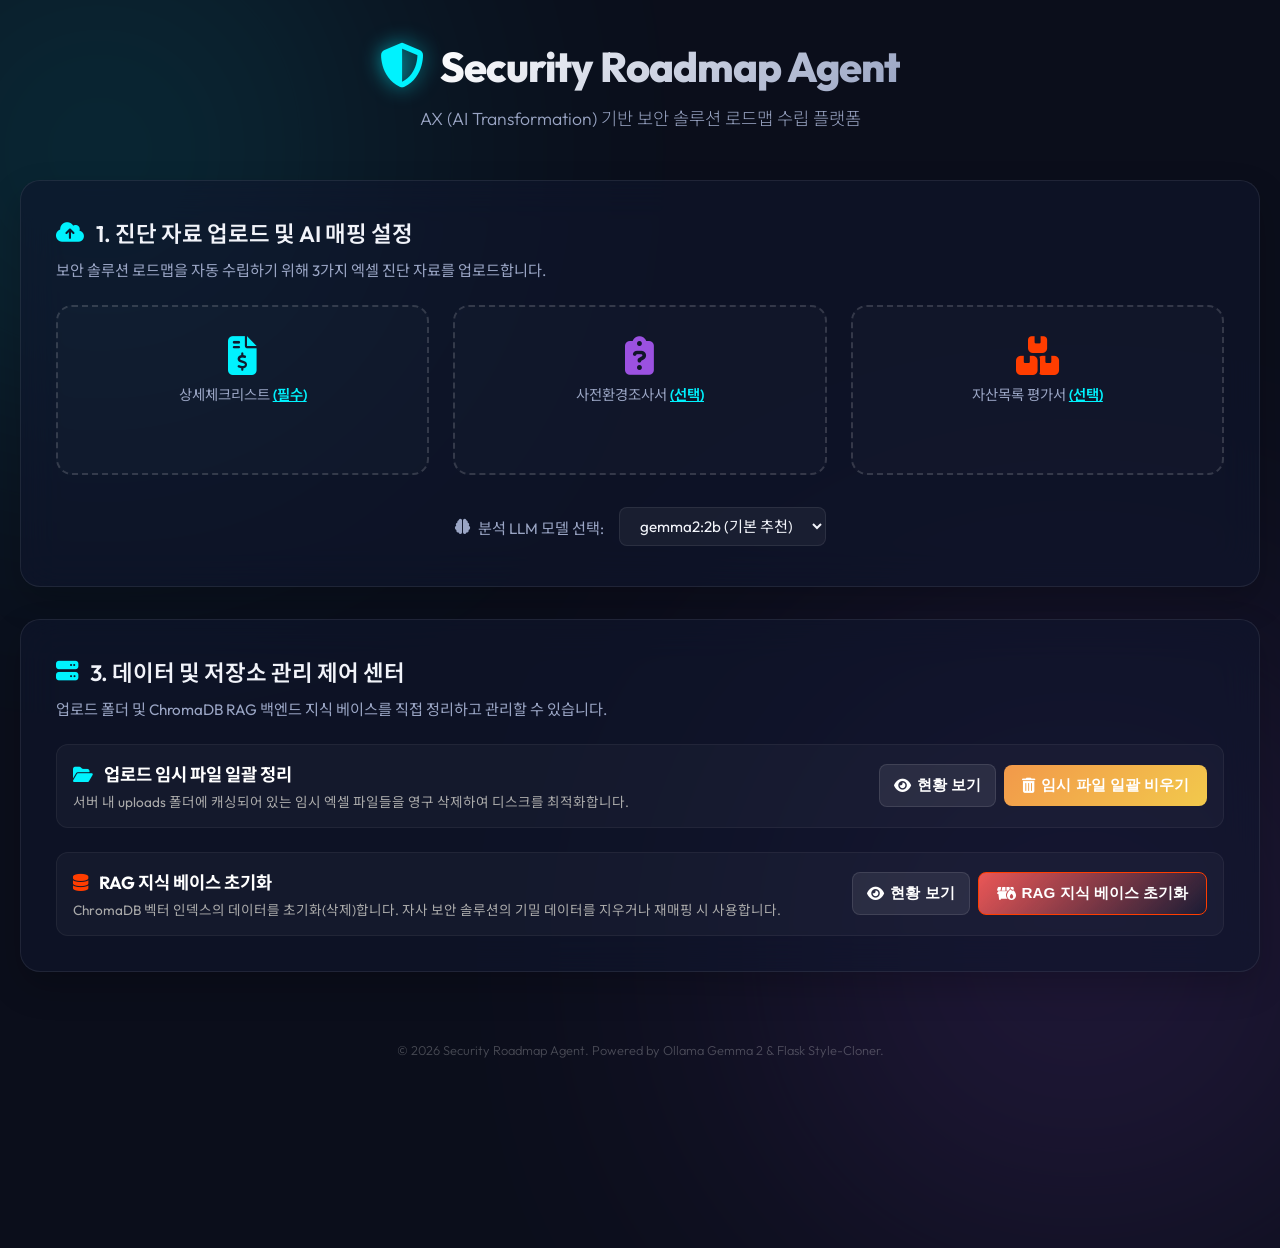
==== templates/index.html @ 215d1142 "feat: AX 보안 로드맵 자동 수립 에이전트 개발 완료 및 종합 결과 보고서 추가 (민감정보 마스킹 완료)" ====
<!DOCTYPE html>
<html lang="ko">
<head>
    <meta charset="UTF-8">
    <meta name="viewport" content="width=device-width, initial-scale=1.0">
    <title>보안 로드맵 수립 에이전트 (AX 솔루션)</title>
    <!-- Google Fonts -->
    <link href="https://fonts.googleapis.com/css2?family=Outfit:wght@300;400;600;800&family=Noto+Sans+KR:wght@300;400;700&display=swap" rel="stylesheet">
    <!-- FontAwesome for Icons -->
    <link rel="stylesheet" href="https://cdnjs.cloudflare.com/ajax/libs/font-awesome/6.4.0/css/all.min.css">
    <!-- Premium stylesheet link -->
    <link rel="stylesheet" href="/static/css/style.css">
</head>
<body>
    <!-- Background Aura Elements -->
    <div class="aura aura-blue"></div>
    <div class="aura aura-purple"></div>

    <div class="container">
        <!-- Header -->
        <header class="app-header">
            <div class="logo">
                <i class="fa-solid fa-shield-halved glow-icon"></i>
                <h1>Security Roadmap Agent</h1>
            </div>
            <p class="subtitle">AX (AI Transformation) 기반 보안 솔루션 로드맵 수립 플랫폼</p>
        </header>

        <!-- Main Card Section -->
        <main class="main-content">
            <!-- 1. Upload Card -->
            <section class="card upload-card glass">
                <h2><i class="fa-solid fa-cloud-arrow-up card-icon"></i>1. 진단 자료 업로드 및 AI 매핑 설정</h2>
                <p class="card-desc">보안 솔루션 로드맵을 자동 수립하기 위해 3가지 엑셀 진단 자료를 업로드합니다.</p>
                
                <div class="upload-grid" style="display: grid; grid-template-columns: repeat(auto-fit, minmax(280px, 1fr)); gap: 1.5rem; margin-top: 1rem; margin-bottom: 2rem;">
                    <!-- 1. 내부보안점검 상세체크리스트 -->
                    <div class="dropzone" id="dropzone" style="padding: 30px 15px; min-height: 170px;">
                        <input type="file" id="file-input" accept=".xlsx" style="display: none;">
                        <i class="fa-solid fa-file-invoice-dollar cloud-icon" style="font-size: 2.4rem; color: var(--accent-blue); margin-bottom: 8px;"></i>
                        <p class="dropzone-text" style="font-size: 0.9rem; margin: 0;">상세체크리스트 <span>(필수)</span></p>
                        <p class="file-info" id="file-info" style="font-size: 0.78rem; margin-top: 10px; word-break: break-all;"></p>
                    </div>

                    <!-- 2. 사전환경조사서 -->
                    <div class="dropzone dropzone-purple" id="dropzone-env" style="padding: 30px 15px; min-height: 170px;">
                        <input type="file" id="file-input-env" accept=".xlsx" style="display: none;">
                        <i class="fa-solid fa-clipboard-question cloud-icon" style="font-size: 2.4rem; color: var(--accent-purple); margin-bottom: 8px;"></i>
                        <p class="dropzone-text" style="font-size: 0.9rem; margin: 0;">사전환경조사서 <span>(선택)</span></p>
                        <p class="file-info" id="file-info-env" style="font-size: 0.78rem; margin-top: 10px; color: var(--accent-purple); word-break: break-all;"></p>
                    </div>

                    <!-- 3. 자산목록 및 중요도 평가서 -->
                    <div class="dropzone dropzone-red" id="dropzone-asset" style="padding: 30px 15px; min-height: 170px;">
                        <input type="file" id="file-input-asset" accept=".xlsx" style="display: none;">
                        <i class="fa-solid fa-boxes-stacked cloud-icon" style="font-size: 2.4rem; color: var(--accent-red); margin-bottom: 8px;"></i>
                        <p class="dropzone-text" style="font-size: 0.9rem; margin: 0;">자산목록 평가서 <span>(선택)</span></p>
                        <p class="file-info" id="file-info-asset" style="font-size: 0.78rem; margin-top: 10px; color: var(--accent-red); word-break: break-all;"></p>
                    </div>
                </div>

                <div class="model-select-container">
                    <label for="model-select"><i class="fa-solid fa-brain"></i> 분석 LLM 모델 선택:</label>
                    <select id="model-select" class="model-select">
                        <option value="gemma2:2b" selected>gemma2:2b (기본 추천)</option>
                        <option value="llama3.2:3b">llama3.2:3b</option>
                        <option value="gemma4:e4b">gemma4:e4b</option>
                    </select>
                </div>

                <div class="action-bar" id="upload-actions" style="display: none;">
                    <button class="btn btn-primary" id="btn-map-start">
                        <i class="fa-solid fa-microchip"></i> AI 매핑 및 스케줄링 기동
                    </button>
                </div>
            </section>
            
            <!-- 3. Storage and RAG Database Management (Premium Glassmorphism Card) -->
            <section class="card management-card glass" style="margin-top: 2rem;">
                <h2><i class="fa-solid fa-server card-icon"></i>3. 데이터 및 저장소 관리 제어 센터</h2>
                <p class="card-desc">업로드 폴더 및 ChromaDB RAG 백엔드 지식 베이스를 직접 정리하고 관리할 수 있습니다.</p>
                <div class="management-grid" style="display: flex; flex-direction: column; gap: 1.5rem; margin-top: 1.5rem;">
                    <div class="mgmt-item-container" style="background: rgba(255, 255, 255, 0.03); border-radius: 12px; border: 1px solid rgba(255, 255, 255, 0.05); padding: 1rem;">
                        <div class="mgmt-item" style="display: flex; justify-content: space-between; align-items: center; gap: 1rem;">
                            <div class="mgmt-info" style="flex: 1;">
                                <h3 style="font-size: 1.1rem; color: #fff; margin-bottom: 0.3rem;"><i class="fa-solid fa-folder-open" style="color: var(--accent-blue); margin-right: 0.5rem;"></i> 업로드 임시 파일 일괄 정리</h3>
                                <p style="font-size: 0.85rem; color: #aaa; margin: 0;">서버 내 uploads 폴더에 캐싱되어 있는 임시 엑셀 파일들을 영구 삭제하여 디스크를 최적화합니다.</p>
                            </div>
                            <div style="display: flex; gap: 8px; align-items: center;">
                                <button class="btn" id="btn-view-uploads" style="background: rgba(255,255,255,0.08); color: #fff; border: 1px solid rgba(255,255,255,0.1); padding: 10px 14px; border-radius: 8px; cursor: pointer; display: flex; align-items: center; gap: 6px; font-weight: 600;">
                                    <i class="fa-solid fa-eye"></i> 현황 보기
                                </button>
                                <button class="btn btn-warning" id="btn-clear-uploads" style="background: linear-gradient(135deg, #f2994a, #f2c94c); color: #fff; border: none; padding: 10px 18px; border-radius: 8px; cursor: pointer; display: flex; align-items: center; gap: 6px; font-weight: 600;">
                                    <i class="fa-solid fa-trash-can"></i> 임시 파일 일괄 비우기
                                </button>
                            </div>
                        </div>
                        
                        <!-- 업로드 파일 목록 표시 패널 -->
                        <div class="mgmt-sub-panel" id="uploads-list-panel" style="margin-top: 1rem; padding: 1rem; background: rgba(0,0,0,0.25); border-radius: 8px; border: 1px solid rgba(255,255,255,0.05); display: none;">
                            <h4 style="margin: 0 0 0.8rem 0; color: #fff; font-size: 0.95rem; display: flex; justify-content: space-between; align-items: center;">
                                <span><i class="fa-solid fa-list-check" style="color: var(--accent-blue); margin-right: 6px;"></i> 보관 중인 임시 파일 목록</span>
                                <span style="font-size: 0.8rem; color: #888;" id="uploads-count-text">0개 파일</span>
                            </h4>
                            <div style="max-height: 180px; overflow-y: auto; border-radius: 6px;">
                                <table style="width: 100%; border-collapse: collapse; font-size: 0.8rem; text-align: left;">
                                    <thead>
                                        <tr style="border-bottom: 2px solid rgba(255,255,255,0.1); color: #ddd; background: rgba(255,255,255,0.02);">
                                            <th style="padding: 8px;">파일명</th>
                                            <th style="padding: 8px;">크기 (Bytes)</th>
                                            <th style="padding: 8px;">업로드 일시</th>
                                        </tr>
                                    </thead>
                                    <tbody id="uploads-list-tbody" style="color: #bbb;">
                                        <tr>
                                            <td colspan="3" style="padding: 12px; text-align: center; color: #666;">데이터를 불러오는 중입니다...</td>
                                        </tr>
                                    </tbody>
                                </table>
                            </div>
                        </div>
                    </div>
                    
                    <div class="mgmt-item-container" style="background: rgba(255, 255, 255, 0.03); border-radius: 12px; border: 1px solid rgba(255, 255, 255, 0.05); padding: 1rem;">
                        <div class="mgmt-item" style="display: flex; justify-content: space-between; align-items: center; gap: 1rem;">
                            <div class="mgmt-info" style="flex: 1;">
                                <h3 style="font-size: 1.1rem; color: #fff; margin-bottom: 0.3rem;"><i class="fa-solid fa-database" style="color: var(--accent-red); margin-right: 0.5rem;"></i> RAG 지식 베이스 초기화</h3>
                                <p style="font-size: 0.85rem; color: #aaa; margin: 0;">ChromaDB 벡터 인덱스의 데이터를 초기화(삭제)합니다. 자사 보안 솔루션의 기밀 데이터를 지우거나 재매핑 시 사용합니다.</p>
                            </div>
                            <div style="display: flex; gap: 8px; align-items: center;">
                                <button class="btn" id="btn-view-rag" style="background: rgba(255,255,255,0.08); color: #fff; border: 1px solid rgba(255,255,255,0.1); padding: 10px 14px; border-radius: 8px; cursor: pointer; display: flex; align-items: center; gap: 6px; font-weight: 600;">
                                    <i class="fa-solid fa-eye"></i> 현황 보기
                                </button>
                                <button class="btn btn-danger" id="btn-clear-rag" style="background: linear-gradient(135deg, #eb5757, #00000000); color: #fff; border: 1px solid var(--accent-red); padding: 10px 18px; border-radius: 8px; cursor: pointer; display: flex; align-items: center; gap: 6px; font-weight: 600;">
                                    <i class="fa-solid fa-dumpster-fire"></i> RAG 지식 베이스 초기화
                                </button>
                            </div>
                        </div>
                        
                        <!-- RAG 데이터 목록 표시 패널 -->
                        <div class="mgmt-sub-panel" id="rag-list-panel" style="margin-top: 1rem; padding: 1rem; background: rgba(0,0,0,0.25); border-radius: 8px; border: 1px solid rgba(255,255,255,0.05); display: none;">
                            <h4 style="margin: 0 0 0.8rem 0; color: #fff; font-size: 0.95rem; display: flex; justify-content: space-between; align-items: center;">
                                <span><i class="fa-solid fa-database" style="color: var(--accent-red); margin-right: 6px;"></i> RAG DB 구축 솔루션 현황</span>
                                <span style="font-size: 0.85rem; color: var(--accent-blue); background: rgba(0,180,255,0.15); padding: 2px 8px; border-radius: 20px; font-weight: 600;" id="rag-count-badge">0건</span>
                            </h4>
                            <div style="max-height: 250px; overflow-y: auto; border-radius: 6px;">
                                <table style="width: 100%; border-collapse: collapse; font-size: 0.8rem; text-align: left;">
                                    <thead>
                                        <tr style="border-bottom: 2px solid rgba(255,255,255,0.1); color: #ddd; background: rgba(255,255,255,0.02); position: sticky; top: 0;">
                                            <th style="padding: 8px; width: 60px;">ID</th>
                                            <th style="padding: 8px; width: 100px;">보안영역</th>
                                            <th style="padding: 8px; width: 120px;">솔루션구분</th>
                                            <th style="padding: 8px; width: 100px;">제조사</th>
                                            <th style="padding: 8px; width: 120px;">제품명</th>
                                            <th style="padding: 8px;">제품 기능 설명</th>
                                        </tr>
                                    </thead>
                                    <tbody id="rag-list-tbody" style="color: #bbb;">
                                        <tr>
                                            <td colspan="6" style="padding: 12px; text-align: center; color: #666;">데이터를 불러오는 중입니다...</td>
                                        </tr>
                                    </tbody>
                                </table>
                            </div>
                        </div>
                    </div>
                </div>
            </section>

            <!-- Loading Indicator -->
            <div class="loading-overlay" id="loading-overlay" style="display: none;">
                <div class="spinner-container">
                    <div class="spinner"></div>
                    <p id="loading-text">로컬 Gemma 2 LLM 엔진 분석 및 자사 솔루션 RAG 탐색 중...</p>
                    <div class="progress-bar-container">
                        <div class="progress-bar" id="progress-bar"></div>
                    </div>
                </div>
            </div>

            <!-- 2. Result Table Card -->
            <section class="card result-card glass" id="result-card" style="display: none;">
                <div class="card-header-flex">
                    <h2><i class="fa-solid fa-chart-line card-icon"></i>2. 정보보안컨설팅 매핑 결과 종합 보고</h2>
                    <button class="btn btn-success" id="btn-export">
                        <i class="fa-solid fa-file-arrow-down"></i> 최종 엑셀 로드맵 추출
                    </button>
                </div>
                <div class="company-badge-container">
                    <span class="badge label-badge">대상 기업명</span>
                    <span class="badge val-badge" id="company-name">KG제로인</span>
                </div>

                <div class="table-container">
                    <table id="result-table">
                        <thead>
                            <tr>
                                <th>No.</th>
                                <th>점검 항목명</th>
                                <th>운영 실태 및 결함 사항</th>
                                <th>추천 보안 솔루션 (제조사)</th>
                                <th>법적 요구사항</th>
                                <th>시급성</th>
                                <th>위험도</th>
                                <th>예상 예산</th>
                                <th>로드맵 연도</th>
                                <th style="width: 110px;">액션</th>
                            </tr>
                        </thead>
                        <tbody id="result-tbody">
                            <!-- JS를 통해 동적 데이터 렌더링 -->
                        </tbody>
                    </table>
                </div>
            </section>
        </main>

        <!-- Footer -->
        <footer class="app-footer">
            <p>&copy; 2026 Security Roadmap Agent. Powered by Ollama Gemma 2 & Flask Style-Cloner.</p>
        </footer>
    </div>

    <!-- 팝업 모달 추가 (상세 전체보기) -->
    <div class="modal" id="text-modal">
        <div class="modal-content">
            <div class="modal-header">
                <h3><i class="fa-solid fa-file-lines" style="color: var(--accent-blue);"></i> 운영 실태 및 결함 사항 전체보기</h3>
                <button class="modal-close" id="modal-close-btn">&times;</button>
            </div>
            <div class="modal-body">
                <div class="section-title">점검 항목명</div>
                <div class="text-block" id="modal-item-name" style="font-weight: 700; color: var(--accent-blue); padding: 8px 12px; font-size: 1rem; border-left: 3px solid var(--accent-blue);"></div>
                
                <div class="section-title">[현황] 운영 실태 및 증적</div>
                <div class="text-block" id="modal-current-status"></div>
                
                <div class="section-title">[개선] 개선 방안</div>
                <div class="text-block" id="modal-improvement" style="color: var(--accent-red); font-weight: 500; border-left: 3px solid var(--accent-red);"></div>
            </div>
        </div>
    </div>

    <!-- JS Scripts -->
    <script src="/static/js/app.js"></script>
</body>
</html>
---- static/css/style.css ----
/* Premium Design Style: Dark Cyberpunk Glassmorphism Theme */

:root {
    --bg-color: #0b0e1b;
    --card-bg: rgba(16, 22, 46, 0.6);
    --border-color: rgba(255, 255, 255, 0.08);
    --text-primary: #f1f3f9;
    --text-secondary: #9aa5c4;
    
    /* Neon Accents */
    --accent-blue: #00f2fe;
    --accent-purple: #9b51e0;
    --accent-green: #00e676;
    --accent-red: #ff3d00;
    --glow-shadow: 0 0 20px rgba(0, 242, 254, 0.35);
}

* {
    margin: 0;
    padding: 0;
    box-sizing: border-box;
}

body {
    background-color: var(--bg-color);
    color: var(--text-primary);
    font-family: 'Outfit', 'Noto Sans KR', sans-serif;
    min-height: 100vh;
    overflow-x: hidden;
    position: relative;
}

/* Background Aura Objects */
.aura {
    position: absolute;
    border-radius: 50%;
    filter: blur(160px);
    z-index: -1;
    opacity: 0.18;
    pointer-events: none;
}

.aura-blue {
    width: 500px;
    height: 500px;
    background: var(--accent-blue);
    top: -100px;
    left: -150px;
}

.aura-purple {
    width: 600px;
    height: 600px;
    background: var(--accent-purple);
    bottom: -150px;
    right: -100px;
}

/* Container */
.container {
    max-width: 1280px;
    margin: 0 auto;
    padding: 40px 20px;
    display: flex;
    flex-direction: column;
    min-height: 100vh;
}

/* Header */
.app-header {
    text-align: center;
    margin-bottom: 50px;
}

.logo {
    display: inline-flex;
    align-items: center;
    gap: 15px;
    margin-bottom: 12px;
}

.logo h1 {
    font-size: 2.6rem;
    font-weight: 800;
    letter-spacing: -1px;
    background: linear-gradient(135deg, #ffffff 0%, var(--text-secondary) 100%);
    -webkit-background-clip: text;
    -webkit-text-fill-color: transparent;
}

.glow-icon {
    font-size: 2.8rem;
    color: var(--accent-blue);
    filter: drop-shadow(0 0 10px rgba(0, 242, 254, 0.6));
}

.subtitle {
    font-size: 1.1rem;
    color: var(--text-secondary);
    font-weight: 300;
}

/* Cards (Glassmorphism) */
.glass {
    background: var(--card-bg);
    backdrop-filter: blur(20px);
    -webkit-backdrop-filter: blur(20px);
    border: 1px solid var(--border-color);
    border-radius: 20px;
    box-shadow: 0 15px 35px rgba(0, 0, 0, 0.2);
}

.card {
    padding: 35px;
    margin-bottom: 30px;
    transition: transform 0.3s ease, box-shadow 0.3s ease;
}

.card h2 {
    font-size: 1.4rem;
    font-weight: 600;
    margin-bottom: 10px;
    display: flex;
    align-items: center;
    gap: 12px;
}

.card-icon {
    color: var(--accent-blue);
}

.card-desc {
    color: var(--text-secondary);
    font-size: 0.95rem;
    margin-bottom: 25px;
}

/* Dropzone styling */
.dropzone {
    border: 2px dashed rgba(255, 255, 255, 0.15);
    border-radius: 16px;
    padding: 50px 20px;
    text-align: center;
    cursor: pointer;
    background: rgba(255, 255, 255, 0.02);
    transition: all 0.3s cubic-bezier(0.4, 0, 0.2, 1);
}

.dropzone:hover, .dropzone.dragover {
    border-color: var(--accent-blue);
    background: rgba(0, 242, 254, 0.04);
    box-shadow: inset 0 0 20px rgba(0, 242, 254, 0.05);
}

.cloud-icon {
    font-size: 3.5rem;
    color: var(--text-secondary);
    margin-bottom: 15px;
    transition: transform 0.3s ease, color 0.3s ease;
}

.dropzone:hover .cloud-icon {
    transform: translateY(-5px);
    color: var(--accent-blue);
}

.dropzone-text {
    font-size: 1.05rem;
    color: var(--text-secondary);
}

.dropzone-text span {
    color: var(--accent-blue);
    font-weight: 600;
    text-decoration: underline;
}

.file-info {
    margin-top: 15px;
    color: var(--accent-green);
    font-weight: 600;
    font-size: 0.95rem;
}

/* Buttons */
.btn {
    display: inline-flex;
    align-items: center;
    gap: 8px;
    padding: 12px 28px;
    border-radius: 10px;
    border: none;
    font-size: 0.95rem;
    font-weight: 600;
    cursor: pointer;
    transition: all 0.25s ease;
}

.btn-primary {
    background: linear-gradient(135deg, #00f2fe 0%, #4facfe 100%);
    color: #031b33;
}

.btn-primary:hover {
    box-shadow: var(--glow-shadow);
    transform: translateY(-2px);
}

.btn-success {
    background: linear-gradient(135deg, #00e676 0%, #00b0ff 100%);
    color: #031b33;
}

.btn-success:hover {
    box-shadow: 0 0 20px rgba(0, 230, 118, 0.4);
    transform: translateY(-2px);
}

.action-bar {
    margin-top: 25px;
    text-align: right;
}

/* Loading Overlay */
.loading-overlay {
    background: rgba(11, 14, 27, 0.85);
    backdrop-filter: blur(10px);
    border-radius: 20px;
    padding: 40px;
    text-align: center;
    margin-bottom: 30px;
    border: 1px solid var(--border-color);
}

.spinner-container {
    display: flex;
    flex-direction: column;
    align-items: center;
    gap: 20px;
}

.spinner {
    width: 50px;
    height: 50px;
    border: 3px solid rgba(0, 242, 254, 0.1);
    border-top: 3px solid var(--accent-blue);
    border-radius: 50%;
    animation: spin 1s linear infinite;
}

@keyframes spin {
    0% { transform: rotate(0deg); }
    100% { transform: rotate(360deg); }
}

.progress-bar-container {
    width: 100%;
    max-width: 400px;
    height: 6px;
    background: rgba(255, 255, 255, 0.05);
    border-radius: 10px;
    overflow: hidden;
}

.progress-bar {
    width: 0%;
    height: 100%;
    background: linear-gradient(90deg, var(--accent-blue) 0%, var(--accent-purple) 100%);
    border-radius: 10px;
    transition: width 0.4s ease;
}

/* Results Section */
.card-header-flex {
    display: flex;
    justify-content: space-between;
    align-items: center;
    flex-wrap: wrap;
    gap: 20px;
    margin-bottom: 15px;
}

.company-badge-container {
    display: inline-flex;
    border-radius: 8px;
    overflow: hidden;
    border: 1px solid var(--border-color);
    margin-bottom: 25px;
}

.badge {
    padding: 6px 14px;
    font-size: 0.85rem;
    font-weight: 600;
}

.label-badge {
    background: rgba(255, 255, 255, 0.08);
    color: var(--text-secondary);
}

.val-badge {
    background: rgba(0, 242, 254, 0.15);
    color: var(--accent-blue);
}

/* Table Design */
.table-container {
    overflow-x: auto;
    border-radius: 12px;
    border: 1px solid var(--border-color);
}

table {
    width: 100%;
    border-collapse: collapse;
    font-size: 0.9rem;
    text-align: left;
}

th {
    background: rgba(255, 255, 255, 0.03);
    color: var(--text-secondary);
    font-weight: 600;
    padding: 16px;
    border-bottom: 1px solid var(--border-color);
}

td {
    padding: 16px;
    border-bottom: 1px solid rgba(255, 255, 255, 0.03);
    color: var(--text-primary);
    vertical-align: middle;
}

tr:hover {
    background: rgba(255, 255, 255, 0.015);
}

/* Custom Table Badges */
.table-badge {
    display: inline-block;
    padding: 4px 10px;
    border-radius: 6px;
    font-size: 0.75rem;
    font-weight: 600;
}

.badge-blue {
    background: rgba(0, 242, 254, 0.1);
    color: var(--accent-blue);
}

.badge-purple {
    background: rgba(155, 81, 224, 0.15);
    color: #bb86fc;
}

.badge-red {
    background: rgba(255, 61, 0, 0.15);
    color: var(--accent-red);
}

.badge-green {
    background: rgba(0, 230, 118, 0.1);
    color: var(--accent-green);
}

/* Footer */
.app-footer {
    text-align: center;
    margin-top: auto;
    padding-top: 40px;
    color: rgba(255, 255, 255, 0.25);
    font-size: 0.8rem;
    font-weight: 300;
}

/* Model select styling */
.model-select-container {
    margin-top: 20px;
    margin-bottom: 5px;
    display: flex;
    align-items: center;
    justify-content: center;
    gap: 15px;
}

.model-select-container label {
    font-size: 0.95rem;
    color: var(--text-secondary);
    display: inline-flex;
    align-items: center;
    gap: 8px;
}

.model-select {
    background: rgba(255, 255, 255, 0.05);
    border: 1px solid var(--border-color);
    border-radius: 8px;
    color: var(--text-primary);
    padding: 8px 16px;
    font-size: 0.95rem;
    font-family: inherit;
    outline: none;
    cursor: pointer;
    transition: border-color 0.25s ease, box-shadow 0.25s ease;
}

.model-select:focus {
    border-color: var(--accent-blue);
    box-shadow: 0 0 10px rgba(0, 242, 254, 0.2);
}

.model-select option {
    background: var(--bg-color);
    color: var(--text-primary);
}

/* Modal style */
.modal {
    position: fixed;
    top: 0;
    left: 0;
    width: 100%;
    height: 100%;
    background: rgba(11, 14, 27, 0.85);
    backdrop-filter: blur(10px);
    z-index: 1000;
    display: flex;
    align-items: center;
    justify-content: center;
    opacity: 0;
    pointer-events: none;
    transition: opacity 0.3s ease;
}

.modal.active {
    opacity: 1;
    pointer-events: auto;
}

.modal-content {
    background: rgba(16, 22, 46, 0.95);
    border: 1px solid var(--border-color);
    border-radius: 16px;
    width: 90%;
    max-width: 650px;
    padding: 30px;
    box-shadow: 0 0 30px rgba(0, 0, 0, 0.5);
    transform: translateY(-20px);
    transition: transform 0.3s ease;
}

.modal.active .modal-content {
    transform: translateY(0);
}

.modal-header {
    display: flex;
    justify-content: space-between;
    align-items: center;
    margin-bottom: 20px;
    border-bottom: 1px solid rgba(255, 255, 255, 0.08);
    padding-bottom: 12px;
}

.modal-header h3 {
    font-size: 1.4rem;
    font-weight: 700;
    color: #fff;
    display: flex;
    align-items: center;
    gap: 8px;
}

.modal-close {
    background: none;
    border: none;
    color: var(--text-secondary);
    font-size: 1.5rem;
    cursor: pointer;
    transition: color 0.25s ease;
}

.modal-close:hover {
    color: var(--accent-red);
}

.modal-body {
    max-height: 450px;
    overflow-y: auto;
    font-size: 0.95rem;
    line-height: 1.6;
    color: var(--text-primary);
    padding-right: 8px;
}

.modal-body::-webkit-scrollbar {
    width: 6px;
}

.modal-body::-webkit-scrollbar-thumb {
    background: rgba(255, 255, 255, 0.1);
    border-radius: 4px;
}

.modal-body .section-title {
    font-weight: 700;
    margin-top: 15px;
    margin-bottom: 8px;
    font-size: 1rem;
    color: var(--accent-blue);
}

.modal-body .text-block {
    background: rgba(255, 255, 255, 0.02);
    border: 1px solid rgba(255, 255, 255, 0.05);
    padding: 14px;
    border-radius: 8px;
    margin-bottom: 15px;
    white-space: pre-line;
    color: #e2e8f0;
}

/* 수동 입력 필드 스타일 */
.edit-input {
    background: rgba(255, 255, 255, 0.04);
    border: 1px solid rgba(255, 255, 255, 0.1);
    color: #fff;
    padding: 6px 10px;
    border-radius: 6px;
    font-size: 0.85rem;
    outline: none;
    transition: border-color 0.2s, background 0.2s;
    width: 100%;
}

.edit-input:focus {
    border-color: var(--accent-blue);
    background: rgba(255, 255, 255, 0.08);
}

.edit-select {
    background: #0b0e1b;
    border: 1px solid rgba(255, 255, 255, 0.1);
    color: #fff;
    padding: 6px 8px;
    border-radius: 6px;
    font-size: 0.85rem;
    outline: none;
    cursor: pointer;
    transition: border-color 0.2s;
    width: 100%;
}

.edit-select:focus {
    border-color: var(--accent-blue);
}

.btn-inline-save {
    background: linear-gradient(135deg, var(--accent-blue), #00c6ff);
    color: #0b0e1b;
    border: none;
    padding: 6px 12px;
    border-radius: 6px;
    font-size: 0.8rem;
    font-weight: 700;
    cursor: pointer;
    transition: transform 0.15s, box-shadow 0.15s;
    display: inline-flex;
    align-items: center;
    gap: 4px;
    white-space: nowrap;
}

.btn-inline-save:hover {
    transform: scale(1.03);
    box-shadow: 0 0 10px rgba(0, 242, 254, 0.3);
}

.btn-inline-save:disabled {
    opacity: 0.5;
    cursor: not-allowed;
}

.clickable-cell {
    cursor: pointer;
    transition: background-color 0.2s;
    position: relative;
}

.clickable-cell:hover {
    background-color: rgba(255, 255, 255, 0.03);
}

.clickable-cell::after {
    content: " 🔍 전체보기";
    font-size: 0.7rem;
    color: var(--accent-blue);
    opacity: 0;
    transition: opacity 0.2s;
    margin-left: 4px;
}

.clickable-cell:hover::after {
    opacity: 1;
}

/* Custom Purple and Red Dropzone Hover States */
.dropzone-purple:hover, .dropzone-purple.dragover {
    border-color: var(--accent-purple) !important;
    background: rgba(155, 81, 224, 0.04) !important;
    box-shadow: inset 0 0 20px rgba(155, 81, 224, 0.05) !important;
}
.dropzone-red:hover, .dropzone-red.dragover {
    border-color: var(--accent-red) !important;
    background: rgba(255, 61, 0, 0.04) !important;
    box-shadow: inset 0 0 20px rgba(255, 61, 0, 0.05) !important;
}
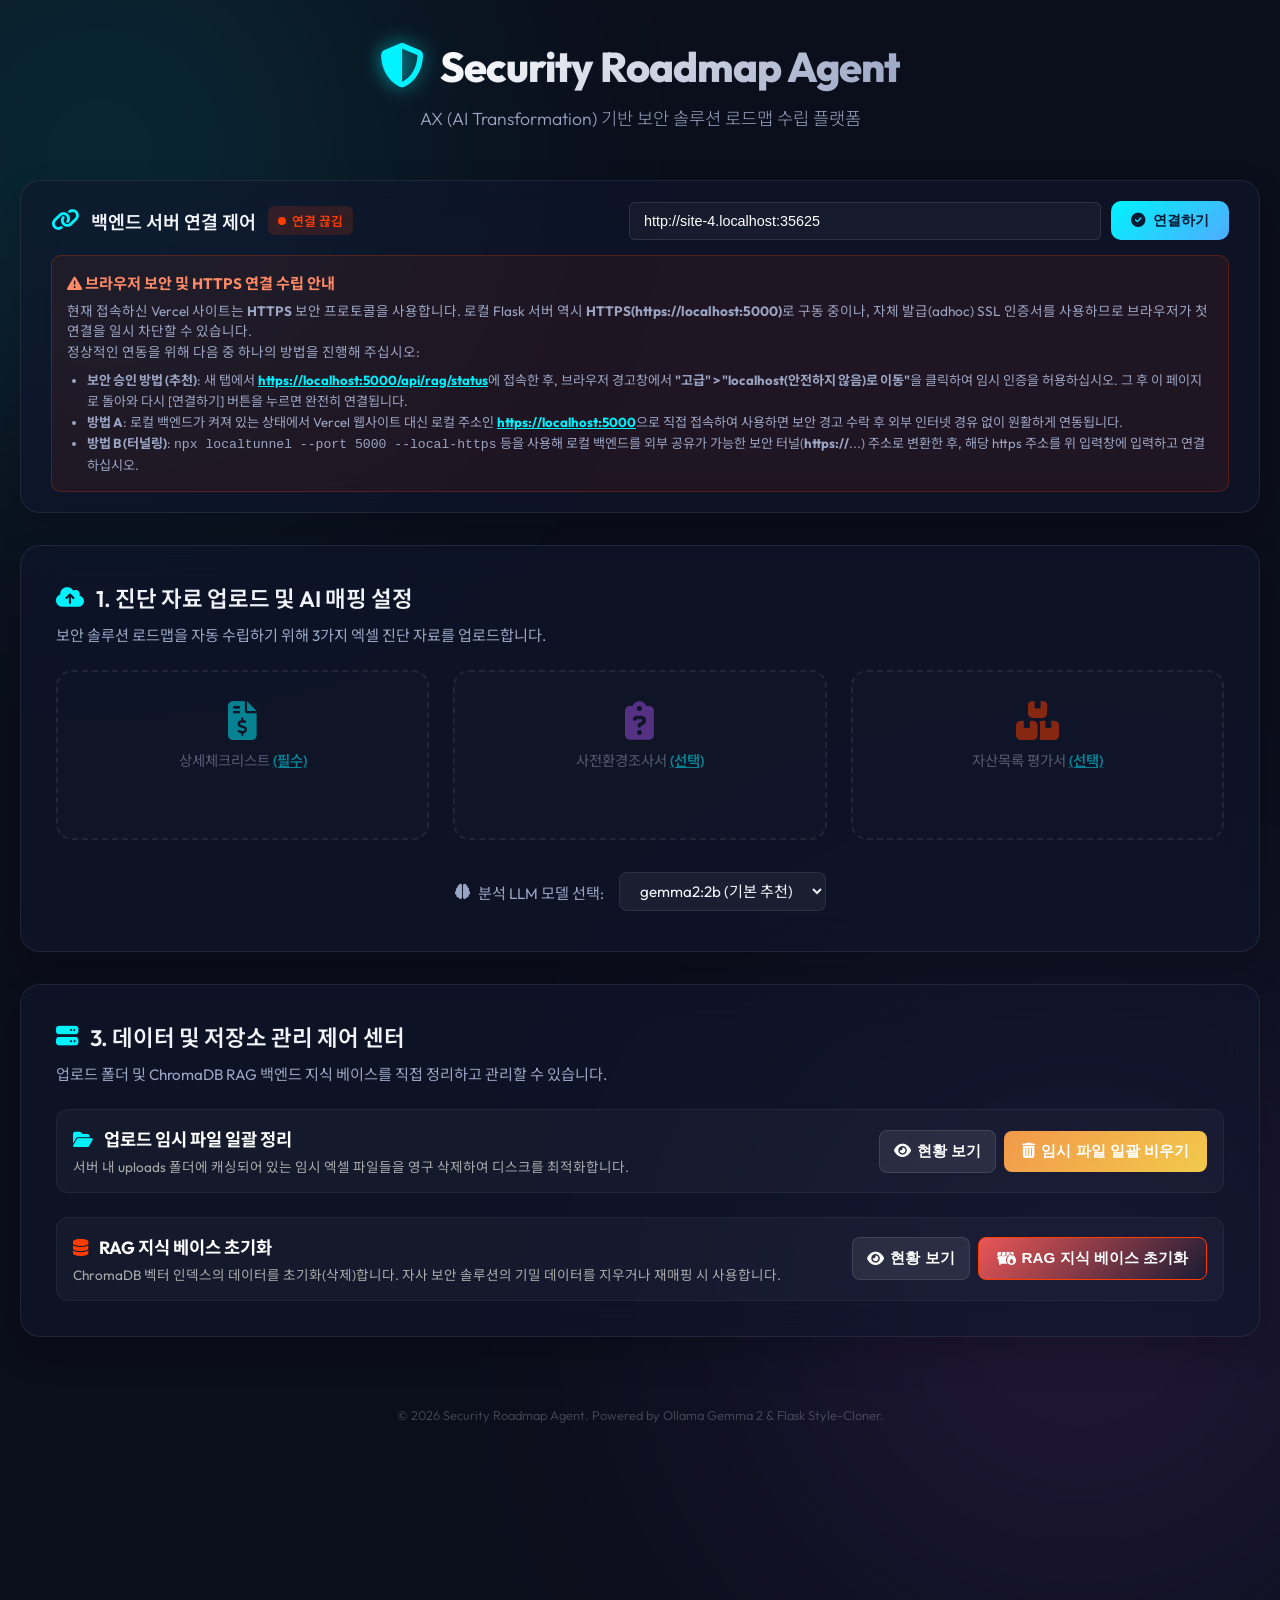
==== commit 222c7d8a: "feat: HTTPS adhoc 백엔드 주소 입력창 추가 및 LocalTunnel 가이드 고도화" ====
--- a/templates/index.html
+++ b/templates/index.html
@@ -4,6 +4,7 @@
     <meta charset="UTF-8">
     <meta name="viewport" content="width=device-width, initial-scale=1.0">
     <title>보안 로드맵 수립 에이전트 (AX 솔루션)</title>
+    <meta name="description" content="AX (AI Transformation) 기반 정보보안감사 보안 솔루션 로드맵 자동 수립 플랫폼. 로컬 sLLM과 RAG 기술을 활용한 오프라인 보안 컨설팅 자동화 시스템.">
     <!-- Google Fonts -->
     <link href="https://fonts.googleapis.com/css2?family=Outfit:wght@300;400;600;800&family=Noto+Sans+KR:wght@300;400;700&display=swap" rel="stylesheet">
     <!-- FontAwesome for Icons -->
@@ -25,6 +26,39 @@
             </div>
             <p class="subtitle">AX (AI Transformation) 기반 보안 솔루션 로드맵 수립 플랫폼</p>
         </header>
+
+        <!-- Backend Connection Control Panel -->
+        <section class="card connection-card glass" style="margin-bottom: 2rem; padding: 20px 30px;">
+            <div style="display: flex; flex-wrap: wrap; justify-content: space-between; align-items: center; gap: 15px;">
+                <div style="display: flex; align-items: center; gap: 12px;">
+                    <i class="fa-solid fa-link" style="font-size: 1.4rem; color: var(--accent-blue);"></i>
+                    <h2 style="font-size: 1.15rem; font-weight: 600; margin: 0;">백엔드 서버 연결 제어</h2>
+                    <span id="connection-status-badge" class="table-badge badge-red" style="font-size: 0.8rem; padding: 5px 10px; display: inline-flex; align-items: center; gap: 6px;">
+                        <span style="display: inline-block; width: 8px; height: 8px; border-radius: 50%; background-color: var(--accent-red);"></span> 연결 대기 중
+                    </span>
+                </div>
+                <div style="display: flex; align-items: center; gap: 10px; flex: 1; min-width: 280px; max-width: 600px;">
+                    <input type="text" id="api-url-input" class="edit-input" style="padding: 10px 14px; font-size: 0.9rem;" placeholder="https://localhost:5000">
+                    <button class="btn btn-primary" id="btn-connect-backend" style="padding: 10px 20px; font-size: 0.9rem; white-space: nowrap;">
+                        <i class="fa-solid fa-circle-check"></i> 연결하기
+                    </button>
+                </div>
+            </div>
+            
+            <!-- Connection Warning/Guide Message -->
+            <div id="connection-error-guide" style="margin-top: 15px; padding: 15px; border-radius: 10px; background: rgba(255, 61, 0, 0.08); border: 1px solid rgba(255, 61, 0, 0.25); display: block;">
+                <h4 style="color: #ff8a65; font-size: 0.95rem; margin-bottom: 8px;"><i class="fa-solid fa-triangle-exclamation"></i> 브라우저 보안 및 HTTPS 연결 수립 안내</h4>
+                <p style="font-size: 0.85rem; color: var(--text-secondary); line-height: 1.5; margin: 0;">
+                    현재 접속하신 Vercel 사이트는 <strong>HTTPS</strong> 보안 프로토콜을 사용합니다. 로컬 Flask 서버 역시 <strong>HTTPS(https://localhost:5000)</strong>로 구동 중이나, 자체 발급(adhoc) SSL 인증서를 사용하므로 브라우저가 첫 연결을 일시 차단할 수 있습니다.<br>
+                    정상적인 연동을 위해 다음 중 하나의 방법을 진행해 주십시오:
+                </p>
+                <ul style="font-size: 0.82rem; color: var(--text-secondary); margin-top: 8px; padding-left: 20px; line-height: 1.6;">
+                    <li><strong>보안 승인 방법 (추천)</strong>: 새 탭에서 <a href="https://localhost:5000/api/rag/status" target="_blank" style="color: var(--accent-blue); text-decoration: underline; font-weight: bold;">https://localhost:5000/api/rag/status</a>에 접속한 후, 브라우저 경고창에서 <strong>"고급" &gt; "localhost(안전하지 않음)로 이동"</strong>을 클릭하여 임시 인증을 허용하십시오. 그 후 이 페이지로 돌아와 다시 [연결하기] 버튼을 누르면 완전히 연결됩니다.</li>
+                    <li><strong>방법 A</strong>: 로컬 백엔드가 켜져 있는 상태에서 Vercel 웹사이트 대신 로컬 주소인 <a href="https://localhost:5000" target="_blank" style="color: var(--accent-blue); text-decoration: underline; font-weight: bold;">https://localhost:5000</a>으로 직접 접속하여 사용하면 보안 경고 수락 후 외부 인터넷 경유 없이 원활하게 연동됩니다.</li>
+                    <li><strong>방법 B (터널링)</strong>: <code>npx localtunnel --port 5000 --local-https</code> 등을 사용해 로컬 백엔드를 외부 공유가 가능한 보안 터널(<strong>https://</strong>...) 주소로 변환한 후, 해당 https 주소를 위 입력창에 입력하고 연결하십시오.</li>
+                </ul>
+            </div>
+        </section>
 
         <!-- Main Card Section -->
         <main class="main-content">
@@ -188,7 +222,7 @@
                 </div>
                 <div class="company-badge-container">
                     <span class="badge label-badge">대상 기업명</span>
-                    <span class="badge val-badge" id="company-name">KG제로인</span>
+                    <span class="badge val-badge" id="company-name">DEMO 기업</span>
                 </div>
 
                 <div class="table-container">
@@ -217,7 +251,7 @@
 
         <!-- Footer -->
         <footer class="app-footer">
-            <p>&copy; 2026 Security Roadmap Agent. Powered by Ollama Gemma 2 & Flask Style-Cloner.</p>
+            <p>&copy; 2026 Security Roadmap Agent. Powered by Ollama Gemma 2 &amp; Flask Style-Cloner.</p>
         </footer>
     </div>
 
--- a/static/css/style.css
+++ b/static/css/style.css
@@ -100,6 +100,27 @@
     font-weight: 300;
 }
 
+/* Demo Mode Banner */
+.demo-banner {
+    margin-top: 16px;
+    display: inline-flex;
+    align-items: center;
+    gap: 10px;
+    padding: 10px 24px;
+    border-radius: 10px;
+    background: linear-gradient(135deg, rgba(155, 81, 224, 0.2), rgba(0, 242, 254, 0.1));
+    border: 1px solid rgba(155, 81, 224, 0.35);
+    color: #bb86fc;
+    font-size: 0.9rem;
+    font-weight: 600;
+    animation: demoPulse 2s ease-in-out infinite;
+}
+
+@keyframes demoPulse {
+    0%, 100% { opacity: 1; }
+    50% { opacity: 0.7; }
+}
+
 /* Cards (Glassmorphism) */
 .glass {
     background: var(--card-bg);
